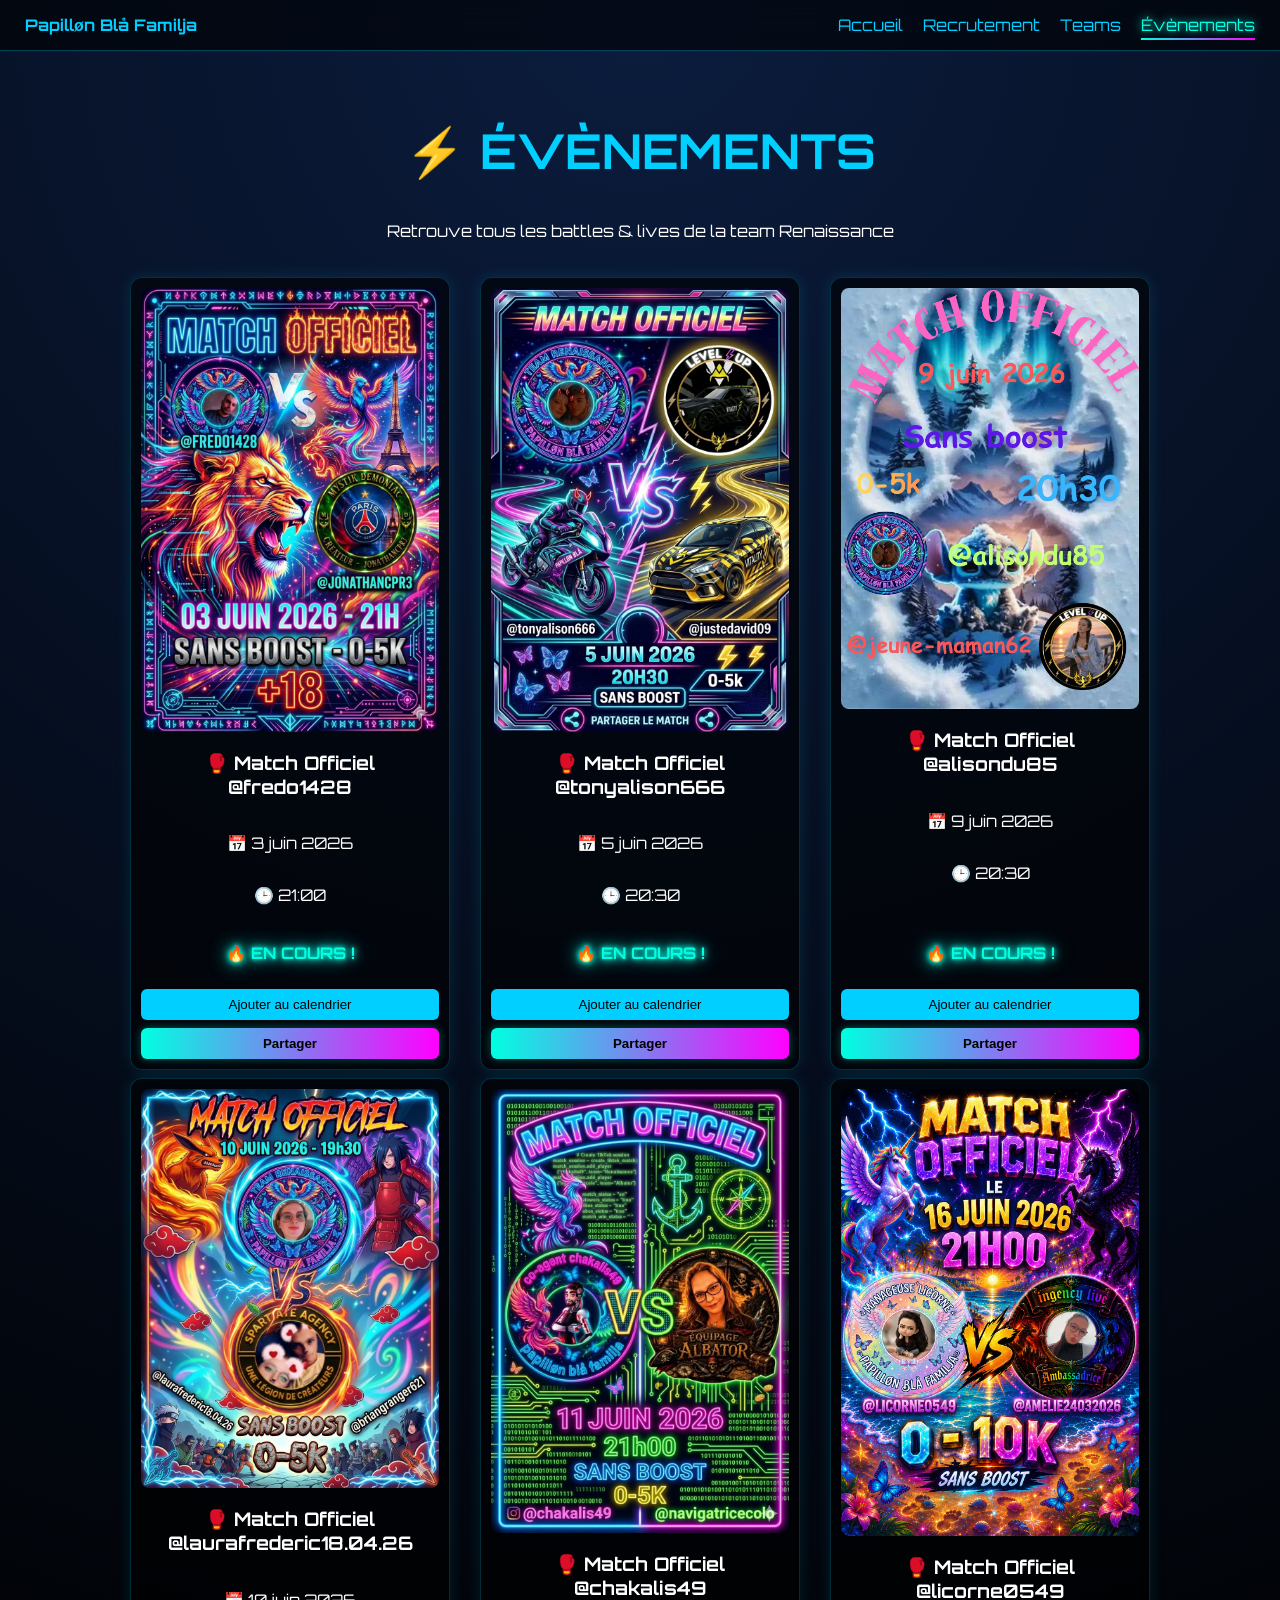
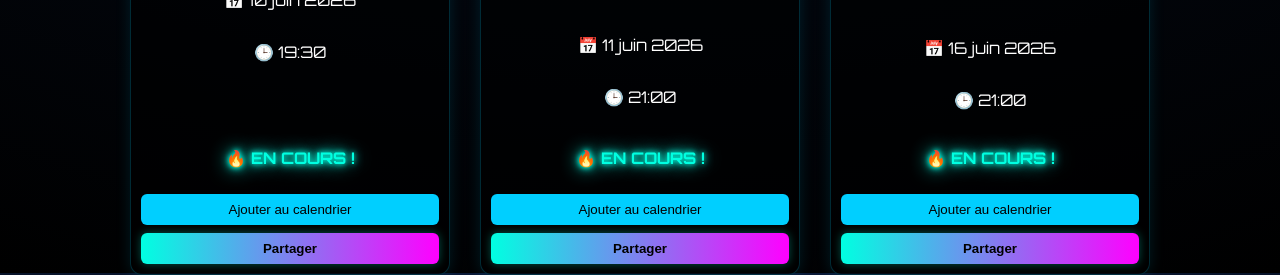
==== pages/evenements.html @ 087321ac "Initial commit" ====
<!DOCTYPE html>
<html lang="fr">

<head>
	<meta charset="UTF-8">
	<meta name="viewport" content="width=device-width, initial-scale=1.0">
	<title>Évènements - Papilløn Blå Familja</title>
	<link href="https://fonts.googleapis.com/css2?family=Orbitron:wght@400;700&display=swap" rel="stylesheet">
	<link rel="stylesheet" href="../style.css">
	<meta property="og:title" content="Papilløn Blå Familja 🦋">
	<meta property="og:description" content="🔥 Rejoins nos événements TikTok">
	<meta property="og:image" content="https://ton-site.github.io/img/default.jpg">
	<meta property="og:type" content="website">
</head>

<body>

	<!-- ✅ NAVBAR -->
	<nav class="navbar">
		<div class="nav-container">

			<div class="logo">Papilløn Blå Familja</div>

			<div class="nav-links" id="navLinks">
				<a href="../index.html">Accueil</a>
				<a href="../recrutement.html">Recrutement</a>
				<a href="../teams.html">Teams</a>
				<a href="evenements.html" class="active">Évènements</a>
			</div>

			<div class="hamburger" id="hamburger">
				☰
			</div>

		</div>
	</nav>

	<!-- ✅ HERO -->
	<section class="hero">
		<h1>⚡ ÉVÈNEMENTS</h1>
		<p>Retrouve tous les battles & lives de la team Renaissance</p>
	</section>

	<!-- ✅ LISTE EVENTS -->
	<section class="events-page">
		<div id="events-container"></div>
	</section>

	<!-- ✅ JS -->
	<script src="../script.js"></script>

</body>

</html>
---- style.css ----
/* =========================
   ✅ GLOBAL
========================= */
body {
	margin: 0;
	font-family: 'Orbitron', sans-serif;
	background: radial-gradient(circle at top, #0b1c3d, #000);
	color: white;
	padding-top: 80px;
	overflow-x: hidden;
}

.container-global {
	max-width: 2560px;
	margin: 0 auto;
}

/* =========================
   ✅ NAVBAR
========================= */
.navbar {
	position: fixed;
	top: 0;
	width: 100%;
	z-index: 1000;
	background: rgba(0, 0, 0, 0.6);
	backdrop-filter: blur(12px);
	border-bottom: 1px solid rgba(0, 207, 255, 0.3);
}

.nav-container {
	max-width: 2560px;
	margin: 0 auto;
	width: 100%;
	display: flex;
	justify-content: space-between;
	align-items: center;
	padding: 15px 25px;
	/* ✅ réduit pour éviter overflow */
	box-sizing: border-box;
	/* ✅ CRUCIAL */
}

.logo {
	color: #00cfff;
	font-weight: bold;
	white-space: nowrap;
	/* ✅ évite cassure */
}

.nav-links {
	display: flex;
	gap: 20px;
	flex-wrap: wrap;
	/* ✅ évite débordement */
}

.nav-links a {
	color: #00cfff;
	text-decoration: none;
	position: relative;
	white-space: nowrap;
}

.nav-links a::after {
	content: "";
	position: absolute;
	width: 0%;
	height: 2px;
	bottom: -5px;
	left: 0;
	background: #00cfff;
	transition: 0.3s;
}

.nav-links a:hover::after {
	width: 100%;
}

.hamburger {
	display: none;
	font-size: 28px;
	cursor: pointer;
	color: #00cfff;
}

.nav-links a.active {
	color: #00ffe1;
	text-shadow: 0 0 8px #00ffe1;
}

.nav-links a.active::after {
	width: 100%;
	background: linear-gradient(90deg, #00ffe1, #ff00ff);
}

/* =========================
   ✅ LAYOUT
========================= */
.layout {
	display: grid;
	grid-template-columns: 1fr 320px;
	grid-template-areas:
		"text event"
		"tree event"
		"tree challenge";
	column-gap: 40px;
	row-gap: 30px;
	max-width: 1400px;
	margin: 0 auto;
	padding: 10px 35px 40px;
}

/* =========================
   ✅ SECTIONS
========================= */
.text-section {
	grid-area: text;
}

.event-widget {
	grid-area: event;
}

.tree-section {
	grid-area: tree;
}

.challenge-section {
	grid-area: challenge;
}

/* =========================
   ✅ HERO
========================= */
.hero {
	text-align: center;
	max-width: 900px;
	margin: auto;
}

.hero h1 {
	font-size: 3rem;
	color: #00cfff;
}

.description {
	max-width: 700px;
	margin: auto;
	text-align: center;
}

/* =========================
   ✅ TITRES
========================= */
.family-tree h2 {
	text-align: center;
	margin-bottom: 20px;
}

.challenge-section h2 {
	text-align: center;
	margin-bottom: 15px;
}

/* =========================
   ✅ COUNTDOWN GLOBAL
========================= */
.countdown {
	color: #00ffe1;
	font-weight: bold;
	text-shadow:
		0 0 5px #00ffe1,
		0 0 10px #00ffe1,
		0 0 20px #00ffe1;
}

/* =========================
   ✅ EVENT WIDGET
========================= */
.event-widget {
	width: 100%;
	max-width: 320px;
	background: rgba(0, 0, 0, 0.6);
	border: 1px solid #00cfff33;
	border-radius: 12px;
	box-shadow: 0 0 15px #00cfff22;
	display: flex;
	flex-direction: column;
	align-self: start;
}

.event-image {
	padding: 8px 4px;
	display: flex;
	justify-content: center;
}

.event-image img {
	width: 100%;
	max-width: 94%;
}

.event-widget .content {
	padding: 12px;
}

#calendarBtn {
	margin-top: 10px;
	padding: 10px;
	border-radius: 6px;
	background: #00cfff;
	color: black;
	cursor: pointer;
	border: none;
}

/* =========================
   ✅ EVENT CARDS
========================= */
#events-container {
	display: grid;
	grid-template-columns: repeat(auto-fit, minmax(260px, 320px));
	gap: 30px;
	padding: 20px;
	justify-content: center;
}

.event-card {
	background: rgba(0, 0, 0, 0.6);
	border: 1px solid #00cfff33;
	border-radius: 12px;
	padding: 10px;
	text-align: center;
	box-shadow: 0 0 15px #00cfff22;

	display: flex;
	flex-direction: column;
	height: 100%;
}

.event-card .calendar-btn {
	margin-top: auto;
}

.event-card .countdown {
	margin-top: auto;
}

.event-card img {
	width: 100%;
	border-radius: 8px;
}

.event-card .calendar-btn {
	margin-top: 10px;
	padding: 8px;
	width: 100%;
	border-radius: 6px;
	background: #00cfff;
	border: none;
}

.share-btn {
	margin-top: 8px;
	padding: 8px;
	width: 100%;
	border-radius: 6px;
	background: linear-gradient(90deg, #00ffe1, #ff00ff);
	border: none;
	color: black;
	cursor: pointer;
	font-weight: bold;
	box-shadow: 0 0 10px #00ffe155;
}

/* =========================
   ✅ CHALLENGE
========================= */
.challenge-card {
	max-width: 320px;
	margin: auto;
	background: rgba(0, 0, 0, 0.6);
	border: 1px solid #00cfff33;
	border-radius: 12px;
	box-shadow: 0 0 15px #00cfff22;
}

.challenge-content {
	padding: 12px;
}

/* =========================
   ✅ RESPONSIVE
========================= */
@media (min-width: 2560px) {

	.layout {
		grid-template-columns: 1fr 320px 320px;
		grid-template-areas:
			"text event challenge"
			"tree event challenge";
		column-gap: 40px;
		max-width: 1800px;
		align-items: start;
	}

	.event-widget {
		justify-self: center;
		align-self: start;
	}

	.challenge-section {
		justify-self: center;
		align-self: start;
	}
}

@media (max-width: 1000px) {

	.layout {
		grid-template-columns: 1fr;
		grid-template-areas:
			"text"
			"event"
			"challenge"
			"tree";
		row-gap: 30px;
	}

	.event-widget,
	.challenge-card {
		max-width: 320px;
		margin: auto;
	}

	.event-widget .content,
	.challenge-content {
		padding: 10px;
		font-size: 0.9rem;
	}
}

/* =========================
   ✅ MOBILE MENU
========================= */
@media (max-width: 768px) {

	.hamburger {
		display: block;
	}

	.nav-links {
		position: absolute;
		top: 70px;
		left: 0;
		width: 100%;
		flex-direction: column;
		background: rgba(0, 0, 0, 0.95);
		max-height: 0;
		overflow: hidden;
		transition: 0.3s;
	}

	.nav-links a {
		padding: 15px;
		text-align: center;
	}

	.nav-links.active {
		max-height: 300px;
	}
}
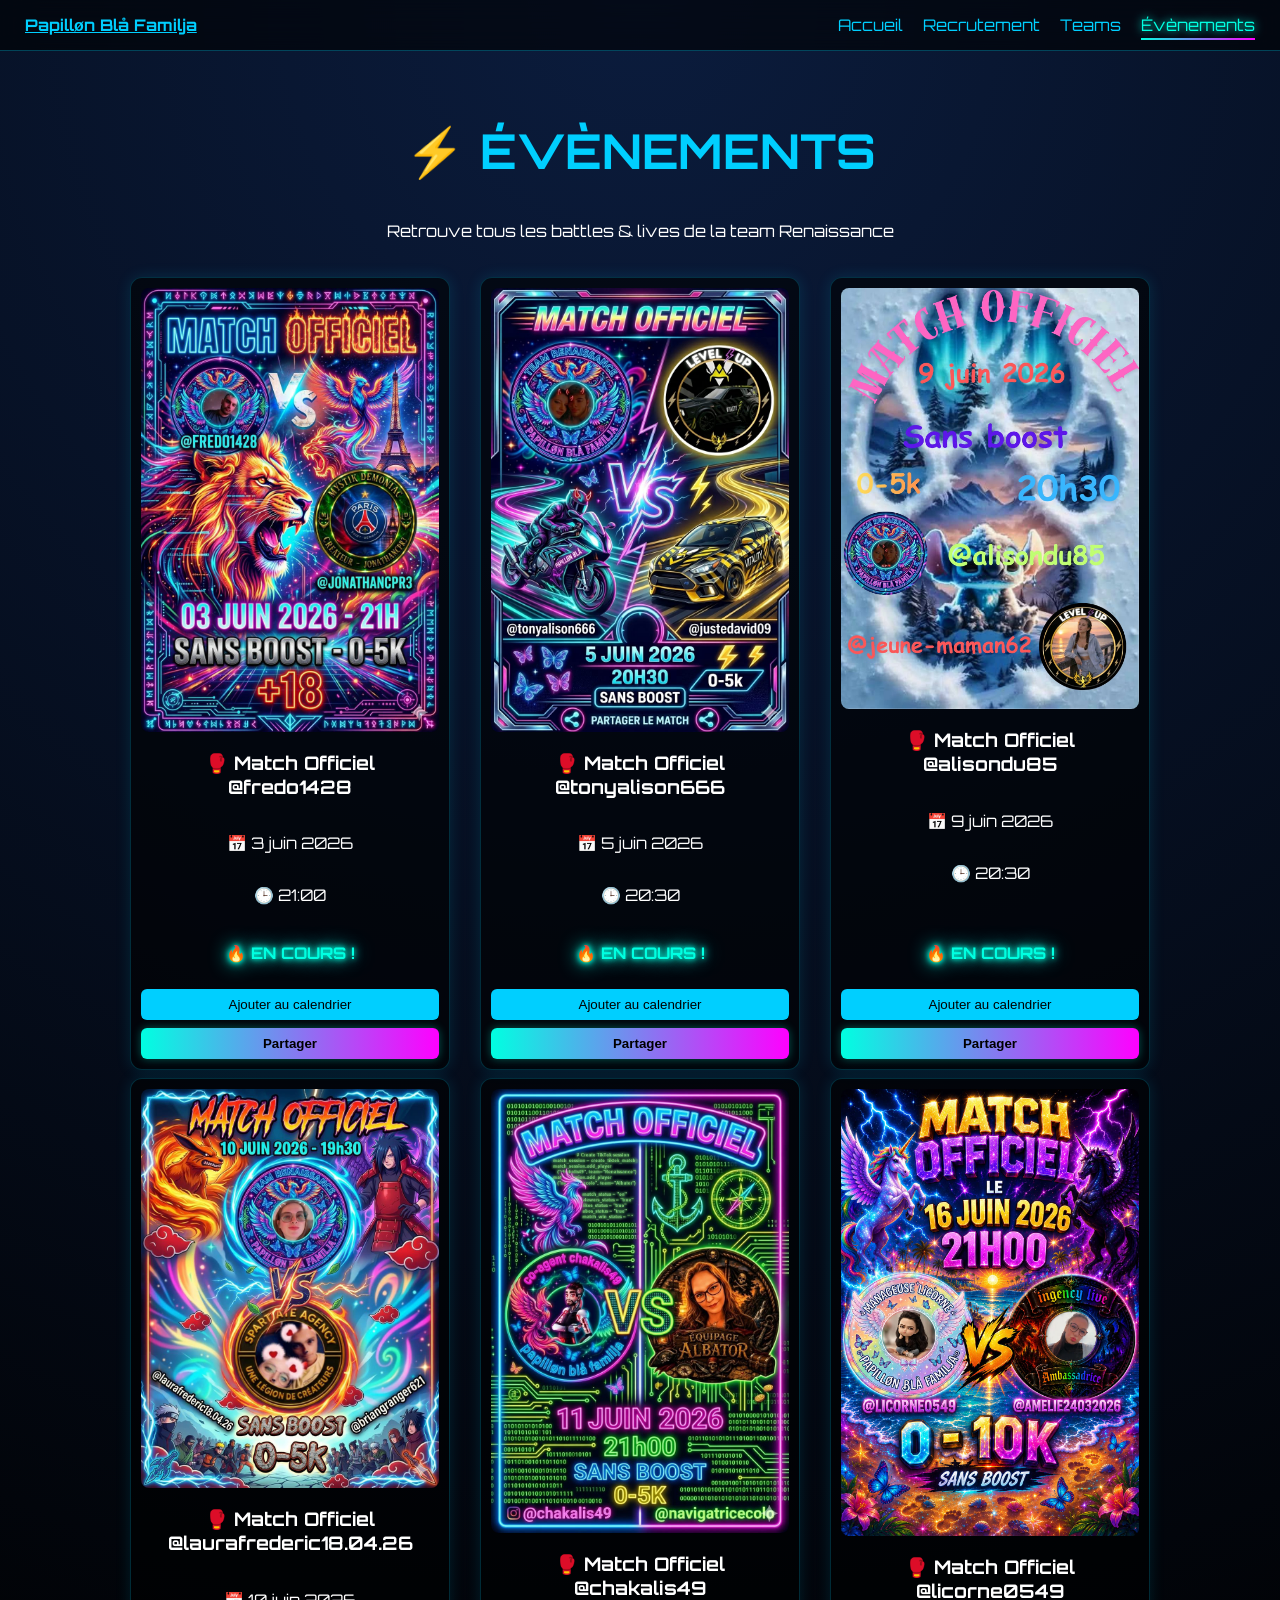
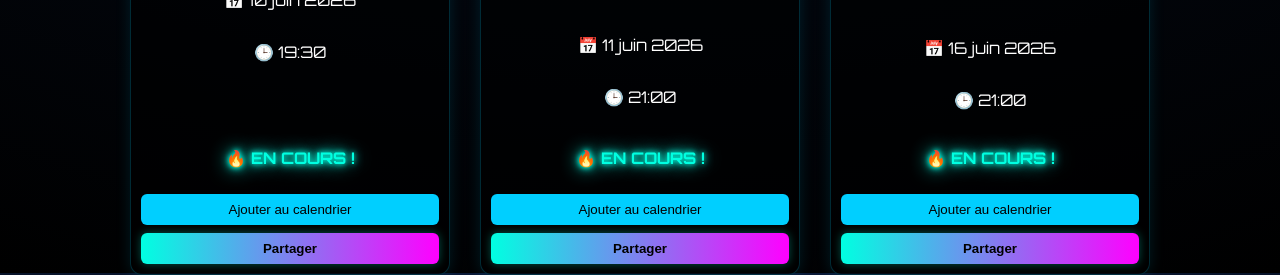
==== commit cd9ed9af: "fix title nav clic page event" ====
--- a/pages/evenements.html
+++ b/pages/evenements.html
@@ -19,7 +19,7 @@
 	<nav class="navbar">
 		<div class="nav-container">
 
-			<div class="logo">Papilløn Blå Familja</div>
+			<a href="../index.html" class="logo">Papilløn Blå Familja</a>
 
 			<div class="nav-links" id="navLinks">
 				<a href="../index.html">Accueil</a>
